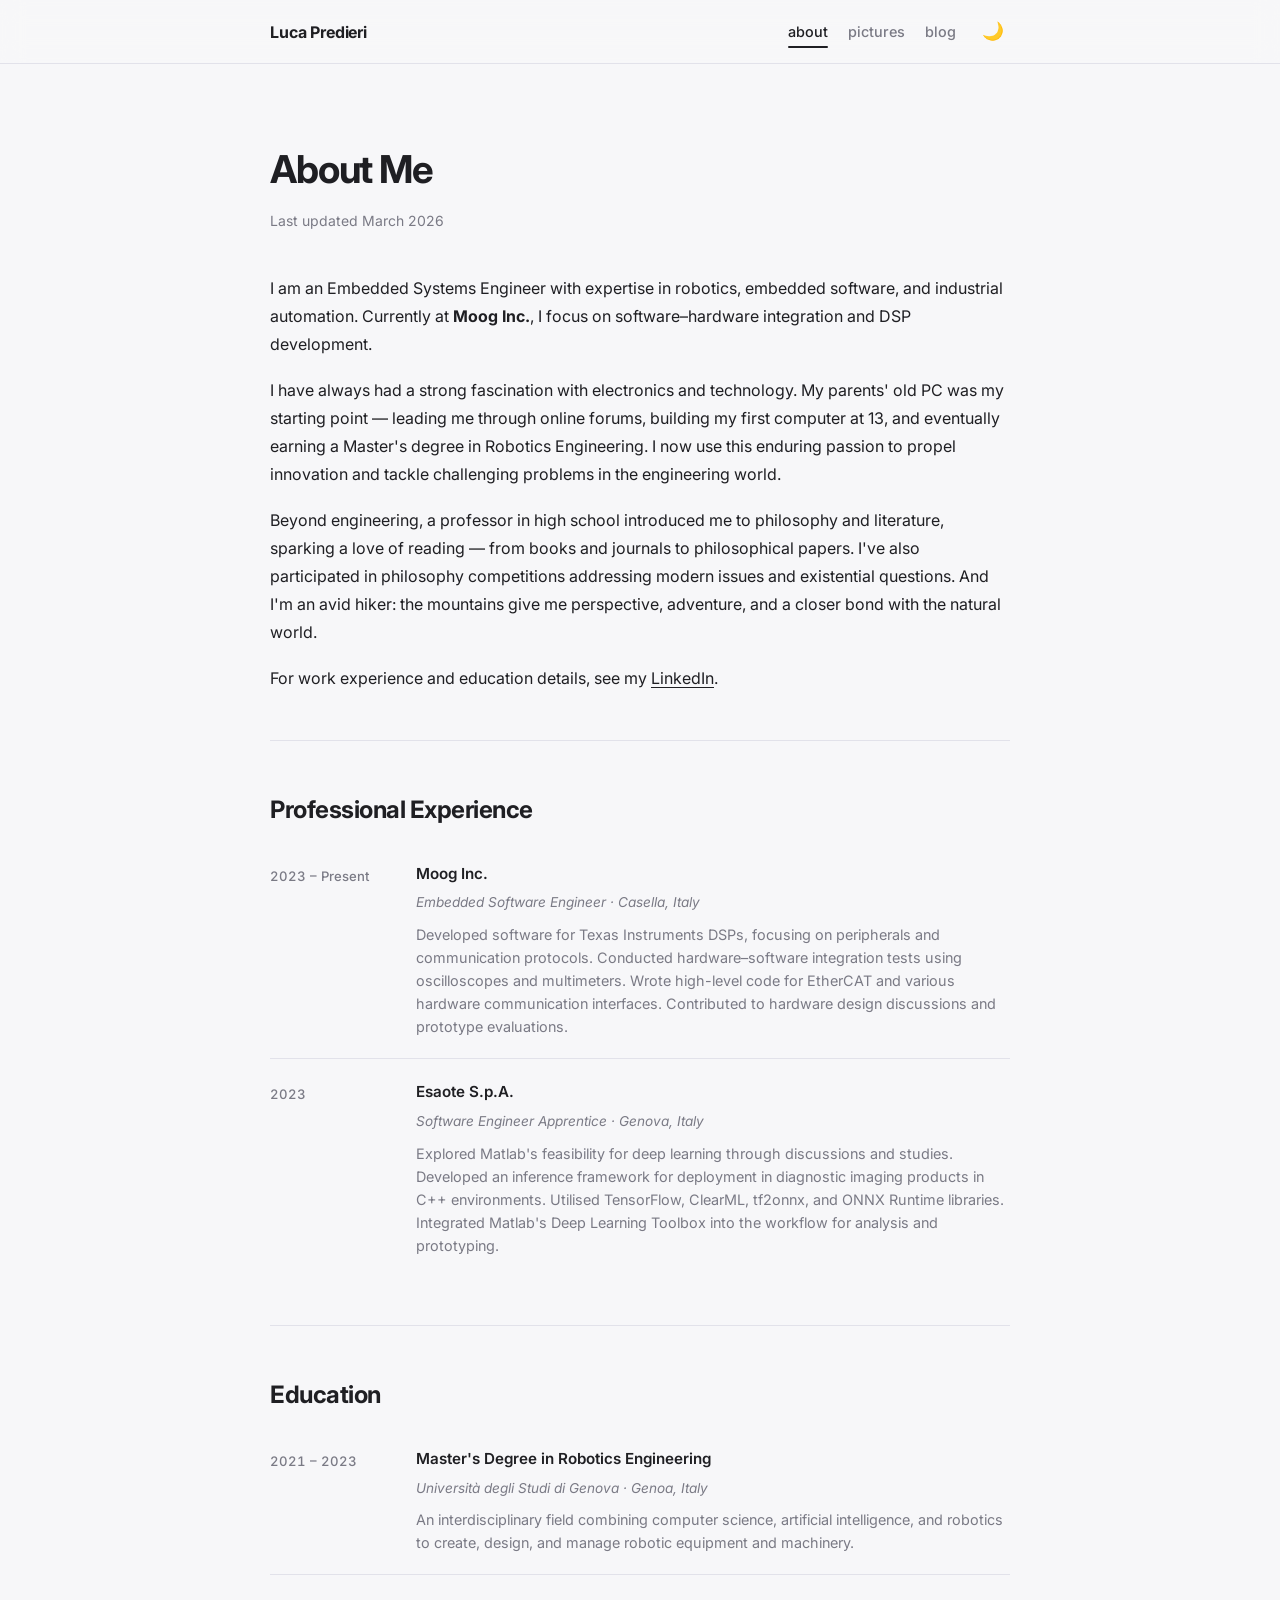
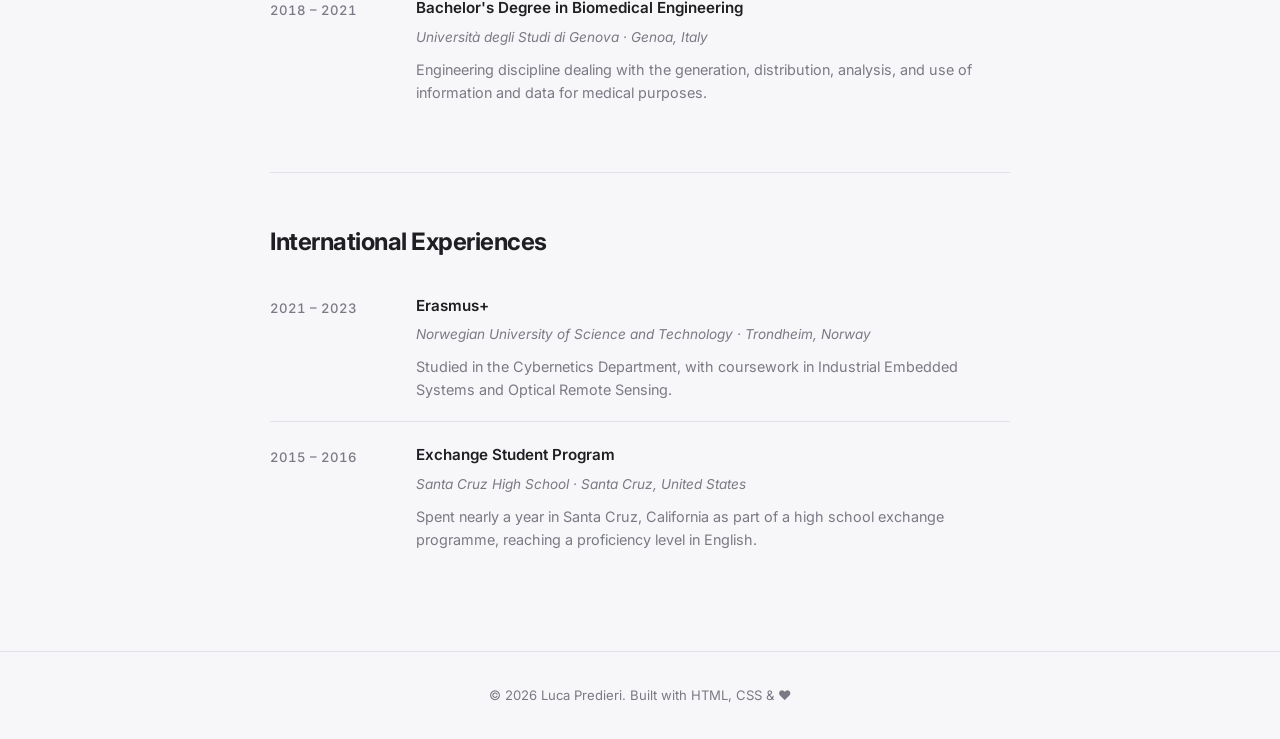
==== about.html @ e1652ffa "first commit" ====
<!DOCTYPE html>
<html lang="en" data-theme="light">

<head>
    <meta charset="UTF-8" />
    <meta name="viewport" content="width=device-width, initial-scale=1.0" />
    <title>About — Luca Predieri</title>
    <meta name="description"
        content="About Luca Predieri — Embedded Software Engineer, Robotics Engineer, hiker, and thinker." />
    <link rel="preconnect" href="https://fonts.googleapis.com" />
    <link rel="preconnect" href="https://fonts.gstatic.com" crossorigin />
    <link href="https://fonts.googleapis.com/css2?family=Inter:wght@400;500;600;700&display=swap" rel="stylesheet" />
    <link rel="stylesheet" href="style.css" />
    <link rel="icon" type="image/svg+xml" href="favicon.svg" />
</head>

<body>

    <!-- ===== HEADER ===== -->
    <header class="site-header">
        <div class="header-inner">
            <a href="index.html" class="site-brand">Luca Predieri</a>
            <div class="header-right">
                <nav class="site-nav">
                    <a href="about.html" class="nav-link active">about</a>
                    <a href="pictures.html" class="nav-link">pictures</a>
                    <a href="blog.html" class="nav-link">blog</a>
                </nav>
                <button class="theme-toggle" id="themeToggle" aria-label="Toggle dark mode" title="Toggle theme">
                    <span class="theme-icon">🌙</span>
                </button>
            </div>
        </div>
    </header>

    <!-- ===== MAIN CONTENT ===== -->
    <main class="main-content">
        <article class="page-content">
            <header class="page-header">
                <h1>About Me</h1>
                <p class="page-meta">Last updated March 2026</p>
            </header>

            <div class="prose">
                <p>
                    I am an Embedded Systems Engineer with expertise in robotics, embedded software, and industrial
                    automation.
                    Currently at <strong>Moog Inc.</strong>, I focus on software–hardware integration and DSP
                    development.
                </p>
                <p>
                    I have always had a strong fascination with electronics and technology. My parents' old PC was my
                    starting
                    point — leading me through online forums, building my first computer at 13, and eventually earning a
                    Master's degree in Robotics Engineering. I now use this enduring passion to propel innovation and
                    tackle
                    challenging problems in the engineering world.
                </p>
                <p>
                    Beyond engineering, a professor in high school introduced me to philosophy and literature, sparking
                    a love
                    of reading — from books and journals to philosophical papers. I've also participated in philosophy
                    competitions addressing modern issues and existential questions. And I'm an avid hiker: the
                    mountains give
                    me perspective, adventure, and a closer bond with the natural world.
                </p>
                <p>
                    For work experience and education details, see my <a
                        href="https://www.linkedin.com/in/lucapredieri/" target="_blank" rel="noopener">LinkedIn</a>.
                </p>
            </div>

            <hr class="section-divider" />

            <!-- ===== PROFESSIONAL EXPERIENCE ===== -->
            <section id="experience">
                <h2>Professional Experience</h2>

                <div class="timeline">
                    <div class="timeline-item">
                        <div class="timeline-date">2023 – Present</div>
                        <div class="timeline-body">
                            <h3 class="timeline-title">Moog Inc.</h3>
                            <p class="timeline-role">Embedded Software Engineer · Casella, Italy</p>
                            <p class="timeline-desc">
                                Developed software for Texas Instruments DSPs, focusing on peripherals and communication
                                protocols.
                                Conducted hardware–software integration tests using oscilloscopes and multimeters.
                                Wrote high-level code for EtherCAT and various hardware communication interfaces.
                                Contributed to hardware design discussions and prototype evaluations.
                            </p>
                        </div>
                    </div>
                    <div class="timeline-item">
                        <div class="timeline-date">2023</div>
                        <div class="timeline-body">
                            <h3 class="timeline-title">Esaote S.p.A.</h3>
                            <p class="timeline-role">Software Engineer Apprentice · Genova, Italy</p>
                            <p class="timeline-desc">
                                Explored Matlab's feasibility for deep learning through discussions and studies.
                                Developed an inference framework for deployment in diagnostic imaging products in C++
                                environments.
                                Utilised TensorFlow, ClearML, tf2onnx, and ONNX Runtime libraries.
                                Integrated Matlab's Deep Learning Toolbox into the workflow for analysis and
                                prototyping.
                            </p>
                        </div>
                    </div>
                </div>
            </section>

            <hr class="section-divider" />

            <!-- ===== EDUCATION ===== -->
            <section id="education">
                <h2>Education</h2>

                <div class="timeline">
                    <div class="timeline-item">
                        <div class="timeline-date">2021 – 2023</div>
                        <div class="timeline-body">
                            <h3 class="timeline-title">Master's Degree in Robotics Engineering</h3>
                            <p class="timeline-role">Università degli Studi di Genova · Genoa, Italy</p>
                            <p class="timeline-desc">
                                An interdisciplinary field combining computer science, artificial intelligence, and
                                robotics
                                to create, design, and manage robotic equipment and machinery.
                            </p>
                        </div>
                    </div>
                    <div class="timeline-item">
                        <div class="timeline-date">2018 – 2021</div>
                        <div class="timeline-body">
                            <h3 class="timeline-title">Bachelor's Degree in Biomedical Engineering</h3>
                            <p class="timeline-role">Università degli Studi di Genova · Genoa, Italy</p>
                            <p class="timeline-desc">
                                Engineering discipline dealing with the generation, distribution, analysis, and use of
                                information and data for medical purposes.
                            </p>
                        </div>
                    </div>
                </div>
            </section>

            <hr class="section-divider" />

            <!-- ===== INTERNATIONAL EXPERIENCES ===== -->
            <section id="international">
                <h2>International Experiences</h2>

                <div class="timeline">
                    <div class="timeline-item">
                        <div class="timeline-date">2021 – 2023</div>
                        <div class="timeline-body">
                            <h3 class="timeline-title">Erasmus+</h3>
                            <p class="timeline-role">Norwegian University of Science and Technology · Trondheim, Norway
                            </p>
                            <p class="timeline-desc">
                                Studied in the Cybernetics Department, with coursework in Industrial Embedded Systems
                                and Optical Remote Sensing.
                            </p>
                        </div>
                    </div>
                    <div class="timeline-item">
                        <div class="timeline-date">2015 – 2016</div>
                        <div class="timeline-body">
                            <h3 class="timeline-title">Exchange Student Program</h3>
                            <p class="timeline-role">Santa Cruz High School · Santa Cruz, United States</p>
                            <p class="timeline-desc">
                                Spent nearly a year in Santa Cruz, California as part of a high school exchange
                                programme,
                                reaching a proficiency level in English.
                            </p>
                        </div>
                    </div>
                </div>
            </section>
        </article>
    </main>

    <!-- ===== FOOTER ===== -->
    <footer class="site-footer">
        <p>© <span id="year"></span> Luca Predieri. Built with HTML, CSS &amp; ♥</p>
    </footer>

    <script src="main.js"></script>
</body>

</html>
---- style.css ----
/* ================================================================
   PERSONAL WEBSITE — style.css
   Inspired by pradyunsg.me — minimalist, clean, light/dark mode
   ================================================================ */

/* ───────────── CSS Custom Properties ───────────── */
:root {
  --bg: #f7f7f9;
  --bg-header: rgba(247, 247, 249, 0.88);
  --surface: #ffffff;
  --text: #1f1f23;
  --text-muted: #7a7a85;
  --text-link: #1f1f23;
  --border: #e2e2ea;
  --accent: #4a4aff;
  --card-bg: #ffffff;
  --card-border: #e2e2ea;
  --card-hover-shadow: 0 4px 24px rgba(0, 0, 0, 0.08);

  --font-body: 'Inter', -apple-system, BlinkMacSystemFont, 'Segoe UI', sans-serif;
  --radius: 8px;
  --max-width: 740px;
  --header-h: 64px;

  --transition-fast: 150ms ease;
  --transition-med: 250ms ease;
}

[data-theme="dark"] {
  --bg: #18181b;
  --bg-header: rgba(24, 24, 27, 0.90);
  --surface: #27272a;
  --text: #e4e4e7;
  --text-muted: #71717a;
  --text-link: #e4e4e7;
  --border: #3f3f46;
  --accent: #818cf8;
  --card-bg: #232326;
  --card-border: #3f3f46;
  --card-hover-shadow: 0 4px 24px rgba(0, 0, 0, 0.35);
}

/* ───────────── Reset & Base ───────────── */
*,
*::before,
*::after {
  box-sizing: border-box;
  margin: 0;
  padding: 0;
}

html {
  scroll-behavior: smooth;
  -webkit-font-smoothing: antialiased;
}

body {
  font-family: var(--font-body);
  font-size: 16px;
  line-height: 1.75;
  color: var(--text);
  background-color: var(--bg);
  min-height: 100vh;
  display: flex;
  flex-direction: column;
  transition: background-color var(--transition-med), color var(--transition-med);
}

a {
  color: var(--text-link);
  text-decoration: underline;
  text-underline-offset: 3px;
  text-decoration-thickness: 1px;
  transition: opacity var(--transition-fast);
}

a:hover {
  opacity: 0.7;
}

/* ───────────── Header ───────────── */
.site-header {
  position: sticky;
  top: 0;
  z-index: 100;
  height: var(--header-h);
  background-color: var(--bg-header);
  backdrop-filter: blur(12px);
  -webkit-backdrop-filter: blur(12px);
  border-bottom: 1px solid var(--border);
  transition: background-color var(--transition-med), border-color var(--transition-med);
}

.header-inner {
  max-width: calc(var(--max-width) + 80px);
  margin: 0 auto;
  padding: 0 40px;
  height: 100%;
  display: flex;
  align-items: center;
  justify-content: space-between;
}

.site-brand {
  font-weight: 700;
  font-size: 1rem;
  letter-spacing: -0.01em;
  text-decoration: none;
  color: var(--text);
  transition: opacity var(--transition-fast);
}

.site-brand:hover {
  opacity: 0.7;
}

.header-right {
  display: flex;
  align-items: center;
  gap: 20px;
}

.site-nav {
  display: flex;
  gap: 20px;
}

.nav-link {
  font-size: 0.9rem;
  font-weight: 500;
  color: var(--text-muted);
  text-decoration: none;
  transition: color var(--transition-fast);
  position: relative;
}

.nav-link:hover,
.nav-link.active {
  color: var(--text);
  opacity: 1;
}

.nav-link.active::after {
  content: '';
  position: absolute;
  bottom: -4px;
  left: 0;
  right: 0;
  height: 2px;
  background-color: var(--text);
  border-radius: 2px;
}

/* ───────────── Theme Toggle ───────────── */
.theme-toggle {
  background: none;
  border: none;
  cursor: pointer;
  padding: 6px;
  border-radius: 6px;
  color: var(--text-muted);
  display: flex;
  align-items: center;
  justify-content: center;
  transition: background-color var(--transition-fast), color var(--transition-fast);
  font-size: 1.1rem;
  line-height: 1;
}

.theme-toggle:hover {
  background-color: var(--border);
  color: var(--text);
}

/* ───────────── Main Content ───────────── */
.main-content {
  flex: 1;
  max-width: calc(var(--max-width) + 80px);
  margin: 0 auto;
  padding: 72px 40px 80px;
  width: 100%;
}

/* ───────────── Hero ───────────── */
.hero {
  max-width: var(--max-width);
}

.hero-title {
  font-size: clamp(2rem, 4vw, 2.6rem);
  font-weight: 700;
  letter-spacing: -0.03em;
  line-height: 1.2;
  color: var(--text);
  margin-bottom: 18px;
}

.name-highlight {
  color: var(--text);
}

.hero-subtitle {
  font-size: 1.05rem;
  color: var(--text);
  margin-bottom: 36px;
  max-width: 580px;
}

.hero-subtitle a {
  color: var(--text);
  font-weight: 500;
}

/* ───────────── Social Links ───────────── */
.social-links {
  display: flex;
  flex-wrap: wrap;
  gap: 8px;
  list-style: none;
}

.social-link {
  display: flex;
  align-items: center;
  justify-content: center;
  width: 40px;
  height: 40px;
  border-radius: var(--radius);
  color: var(--text-muted);
  text-decoration: none;
  transition: background-color var(--transition-fast), color var(--transition-fast);
}

.social-link:hover {
  background-color: var(--border);
  color: var(--text);
  opacity: 1;
}

/* ───────────── Page (About / Blog) ───────────── */
.page-content {
  max-width: var(--max-width);
}

.page-header {
  margin-bottom: 40px;
}

.page-header h1 {
  font-size: clamp(1.8rem, 3.5vw, 2.4rem);
  font-weight: 700;
  letter-spacing: -0.03em;
  margin-bottom: 6px;
}

.page-meta {
  font-size: 0.875rem;
  color: var(--text-muted);
}

/* ───────────── Prose ───────────── */
.prose p {
  margin-bottom: 18px;
  color: var(--text);
}

.prose p:last-child {
  margin-bottom: 0;
}

/* ───────────── Section Divider ───────────── */
.section-divider {
  border: none;
  border-top: 1px solid var(--border);
  margin: 48px 0;
}

/* ───────────── Section Headings ───────────── */
section h2 {
  font-size: 1.5rem;
  font-weight: 700;
  letter-spacing: -0.02em;
  margin-bottom: 10px;
}

section>p {
  color: var(--text-muted);
  margin-bottom: 28px;
  font-size: 0.95rem;
}

/* ───────────── Timeline ───────────── */
.timeline {
  display: flex;
  flex-direction: column;
  gap: 0;
}

.timeline-item {
  display: grid;
  grid-template-columns: 130px 1fr;
  gap: 16px;
  padding: 20px 0;
  border-bottom: 1px solid var(--border);
}

.timeline-item:last-child {
  border-bottom: none;
}

.timeline-date {
  font-size: 0.82rem;
  color: var(--text-muted);
  font-weight: 500;
  padding-top: 4px;
  white-space: nowrap;
  font-variant-numeric: tabular-nums;
}

.timeline-body {
  display: flex;
  flex-direction: column;
  gap: 2px;
}

.timeline-title {
  font-size: 0.95rem;
  font-weight: 600;
  color: var(--text);
  margin-bottom: 2px;
}

.timeline-role {
  font-size: 0.85rem;
  color: var(--text-muted);
  font-style: italic;
  margin-bottom: 6px;
}

.timeline-desc {
  font-size: 0.9rem;
  color: var(--text-muted);
  line-height: 1.6;
}

/* ───────────── Blog List ───────────── */
.blog-list {
  display: flex;
  flex-direction: column;
  gap: 0;
  margin-top: 16px;
}

.blog-card {
  display: block;
  text-decoration: none;
  padding: 28px 28px;
  margin: 0 -28px;
  border-radius: var(--radius);
  border-bottom: 1px solid var(--border);
  transition: background-color var(--transition-fast);
  color: inherit;
}

.blog-card:last-child {
  border-bottom: none;
}

.blog-card:hover {
  background-color: var(--card-bg);
  opacity: 1;
  box-shadow: var(--card-hover-shadow);
}

.blog-card-title {
  font-size: 1.05rem;
  font-weight: 600;
  color: var(--text);
  margin-bottom: 8px;
  letter-spacing: -0.01em;
  line-height: 1.4;
}

.blog-card-excerpt {
  font-size: 0.9rem;
  color: var(--text-muted);
  line-height: 1.6;
  margin-bottom: 12px;

  /* Clamp to 3 lines */
  display: -webkit-box;
  -webkit-line-clamp: 3;
  -webkit-box-orient: vertical;
  overflow: hidden;
}

.blog-card-meta {
  display: flex;
  align-items: center;
  gap: 6px;
  font-size: 0.82rem;
  color: var(--text-muted);
}

/* ───────────── Footer ───────────── */
.site-footer {
  text-align: center;
  padding: 32px 20px;
  font-size: 0.82rem;
  color: var(--text-muted);
  border-top: 1px solid var(--border);
  transition: border-color var(--transition-med);
}

/* ───────────── Responsive ───────────── */
@media (max-width: 640px) {
  .header-inner {
    padding: 0 20px;
  }

  .main-content {
    padding: 48px 20px 64px;
  }

  .timeline-item {
    grid-template-columns: 1fr;
    gap: 4px;
  }

  .blog-card {
    margin: 0 -16px;
    padding: 20px 16px;
  }

  .hero-title {
    font-size: 1.8rem;
  }
}

/* ───────────── Blog Empty State ───────────── */
.blog-empty {
  margin-top: 32px;
  padding: 48px 0;
  text-align: center;
  color: var(--text-muted);
  font-size: 0.95rem;
}

/* ───────────── Fade-in animation ───────────── */
@keyframes fadeUp {
  from {
    opacity: 0;
    transform: translateY(12px);
  }

  to {
    opacity: 1;
    transform: translateY(0);
  }
}

.hero,
.page-content {
  animation: fadeUp 0.4s ease both;
}
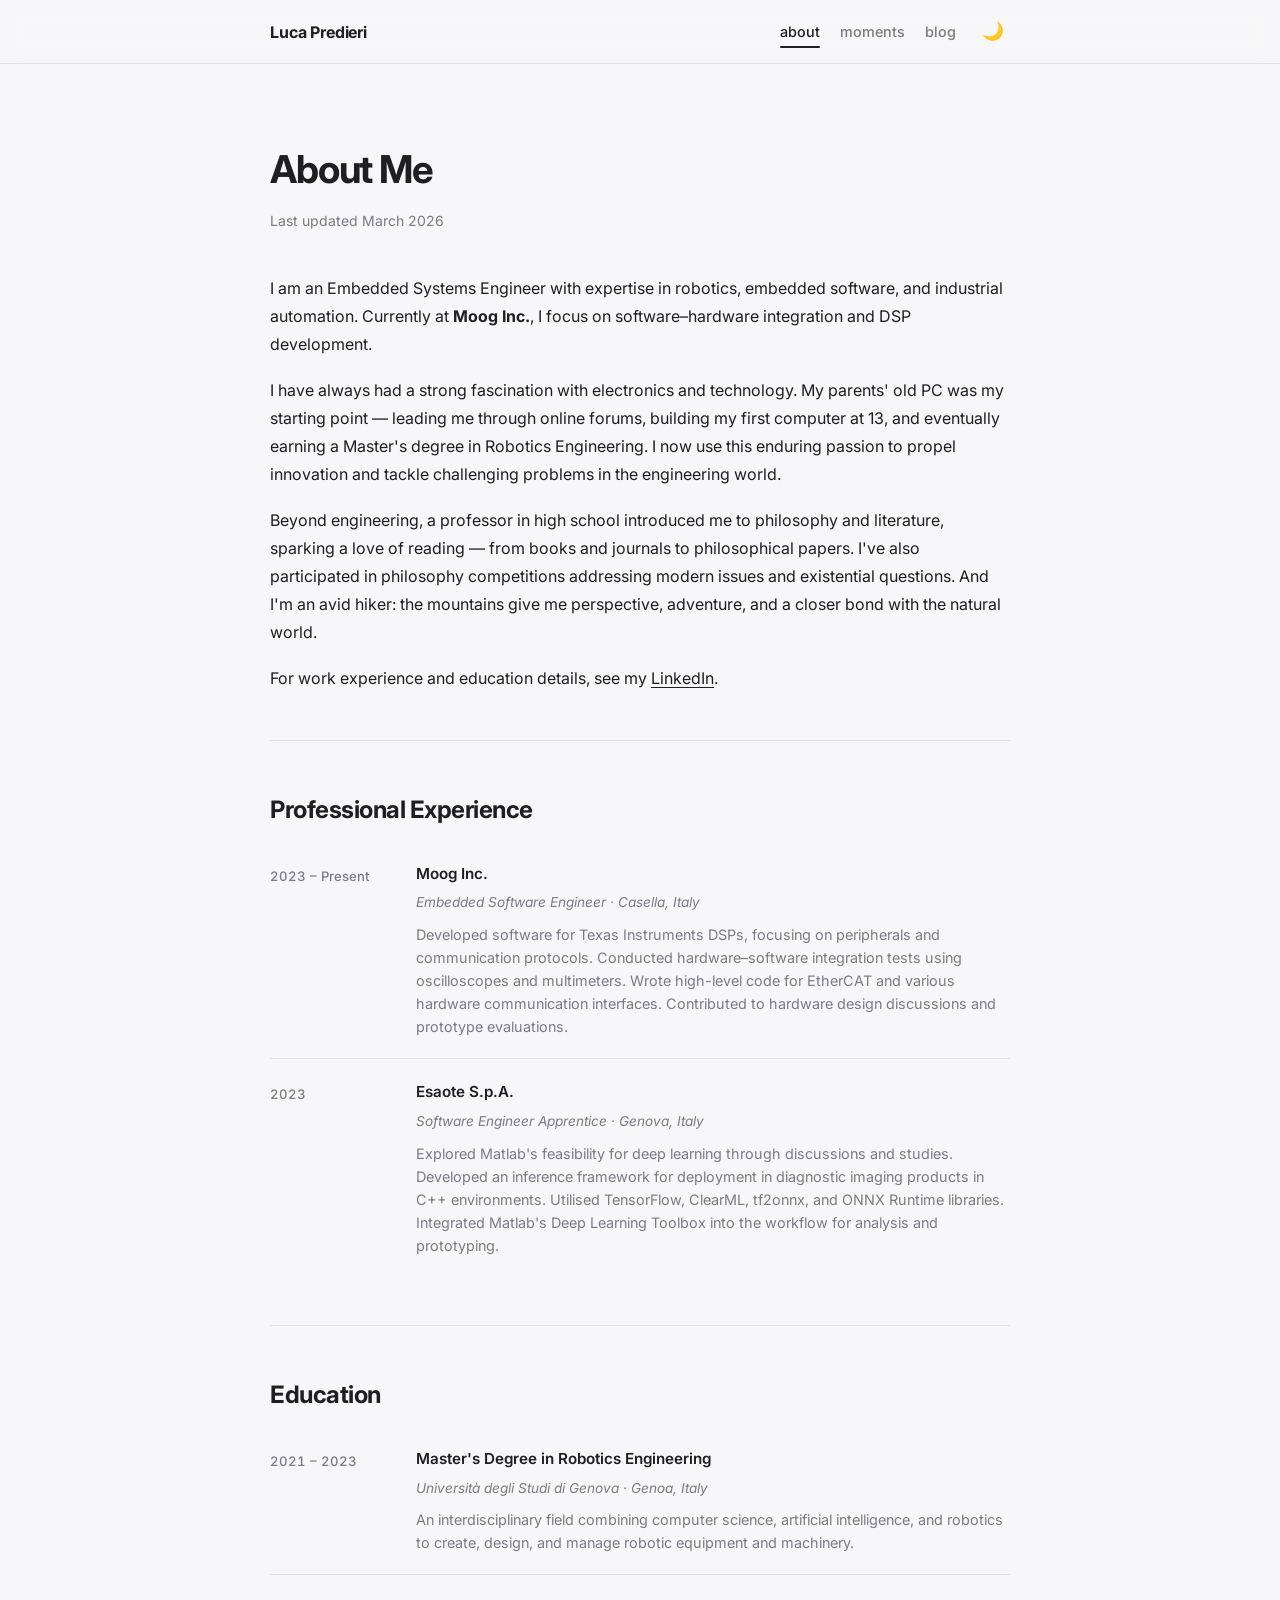
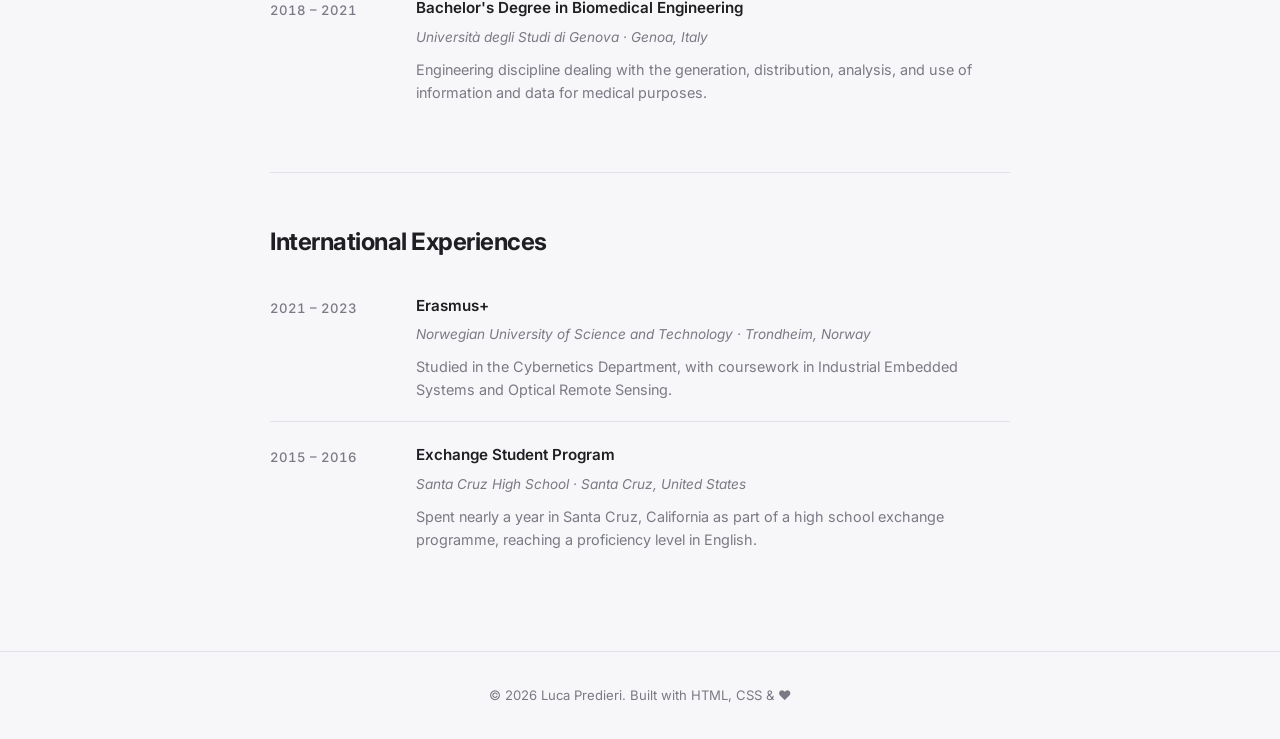
==== commit 0fca8751: "refactor: rename "pictures" navigation link to "moments" and update gallery image sources to use thu" ====
--- a/about.html
+++ b/about.html
@@ -23,7 +23,7 @@
             <div class="header-right">
                 <nav class="site-nav">
                     <a href="about.html" class="nav-link active">about</a>
-                    <a href="pictures.html" class="nav-link">pictures</a>
+                    <a href="pictures.html" class="nav-link">moments</a>
                     <a href="blog.html" class="nav-link">blog</a>
                 </nav>
                 <button class="theme-toggle" id="themeToggle" aria-label="Toggle dark mode" title="Toggle theme">
--- a/style.css
+++ b/style.css
@@ -357,13 +357,8 @@
   padding: 28px 28px;
   margin: 0 -28px;
   border-radius: var(--radius);
-  border-bottom: 1px solid var(--border);
   transition: background-color var(--transition-fast);
   color: inherit;
-}
-
-.blog-card:last-child {
-  border-bottom: none;
 }
 
 .blog-card:hover {
@@ -390,6 +385,7 @@
   /* Clamp to 3 lines */
   display: -webkit-box;
   -webkit-line-clamp: 3;
+  line-clamp: 3;
   -webkit-box-orient: vertical;
   overflow: hidden;
 }
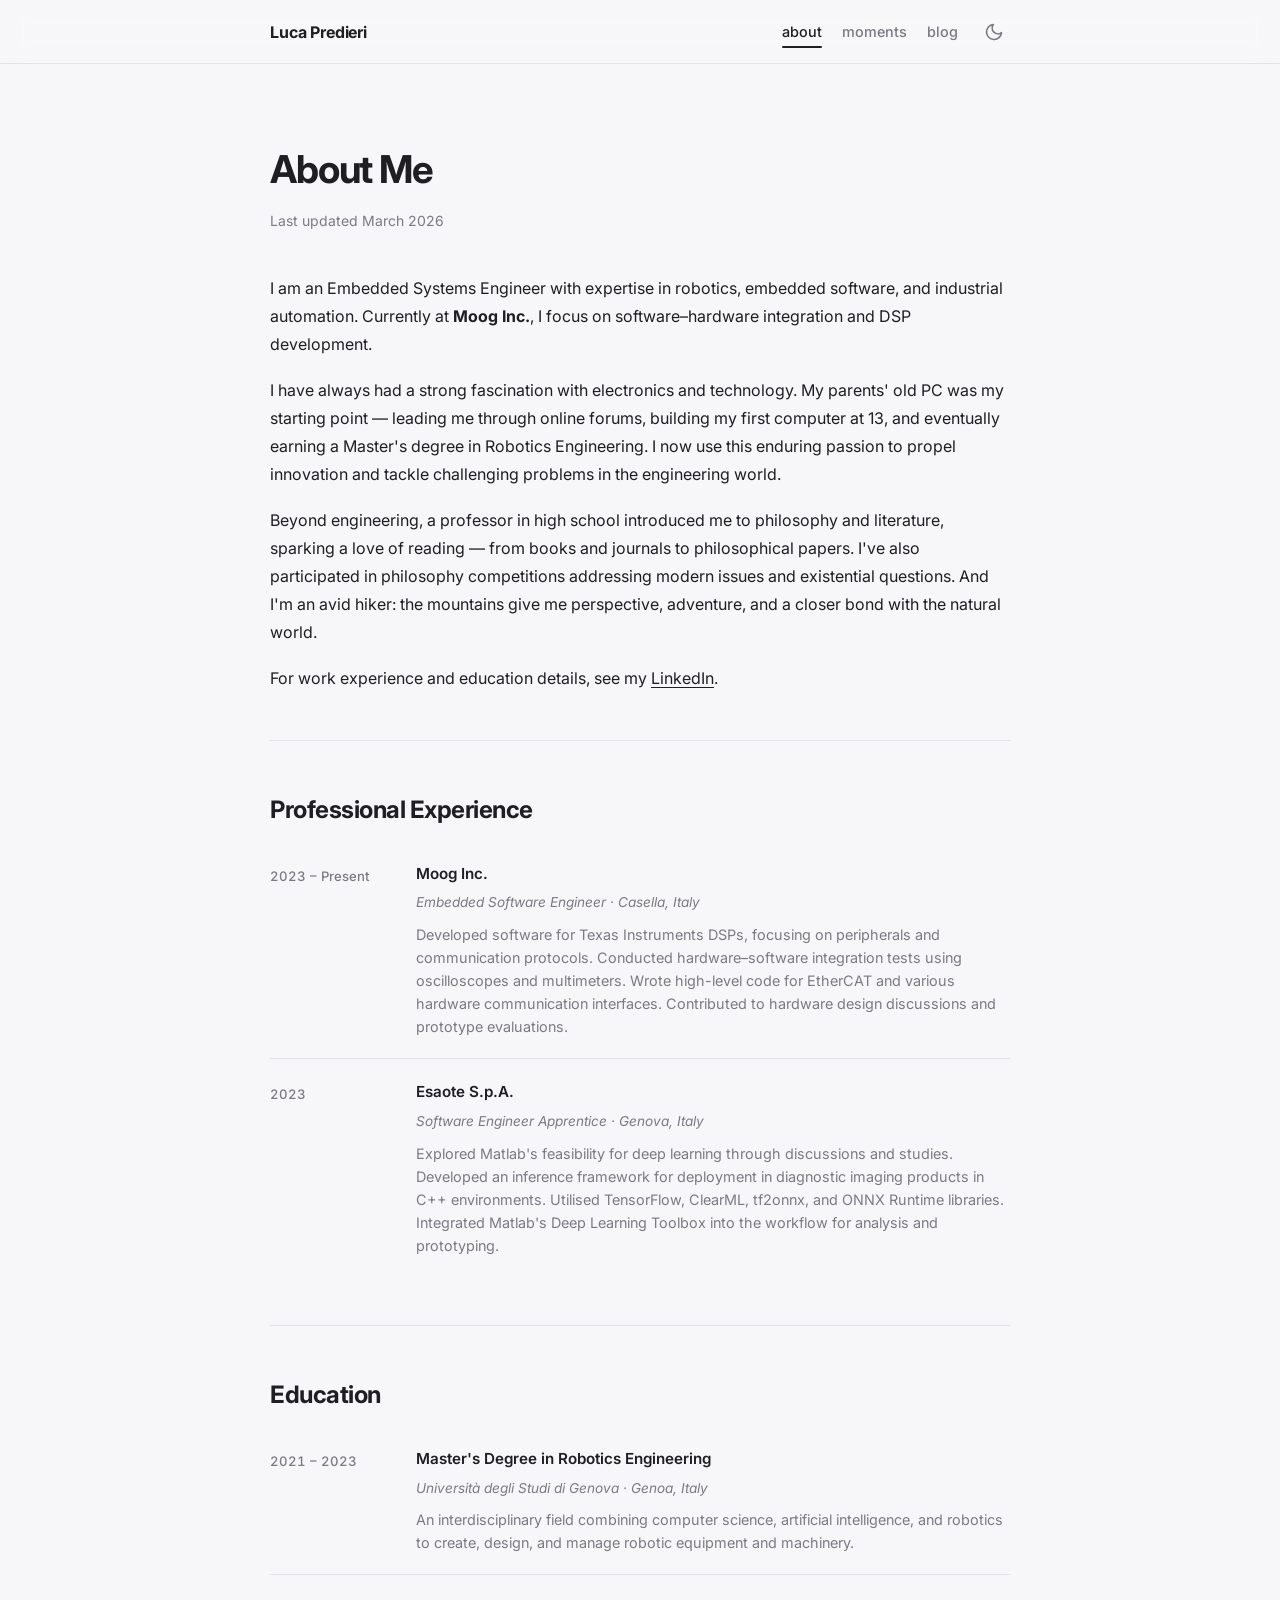
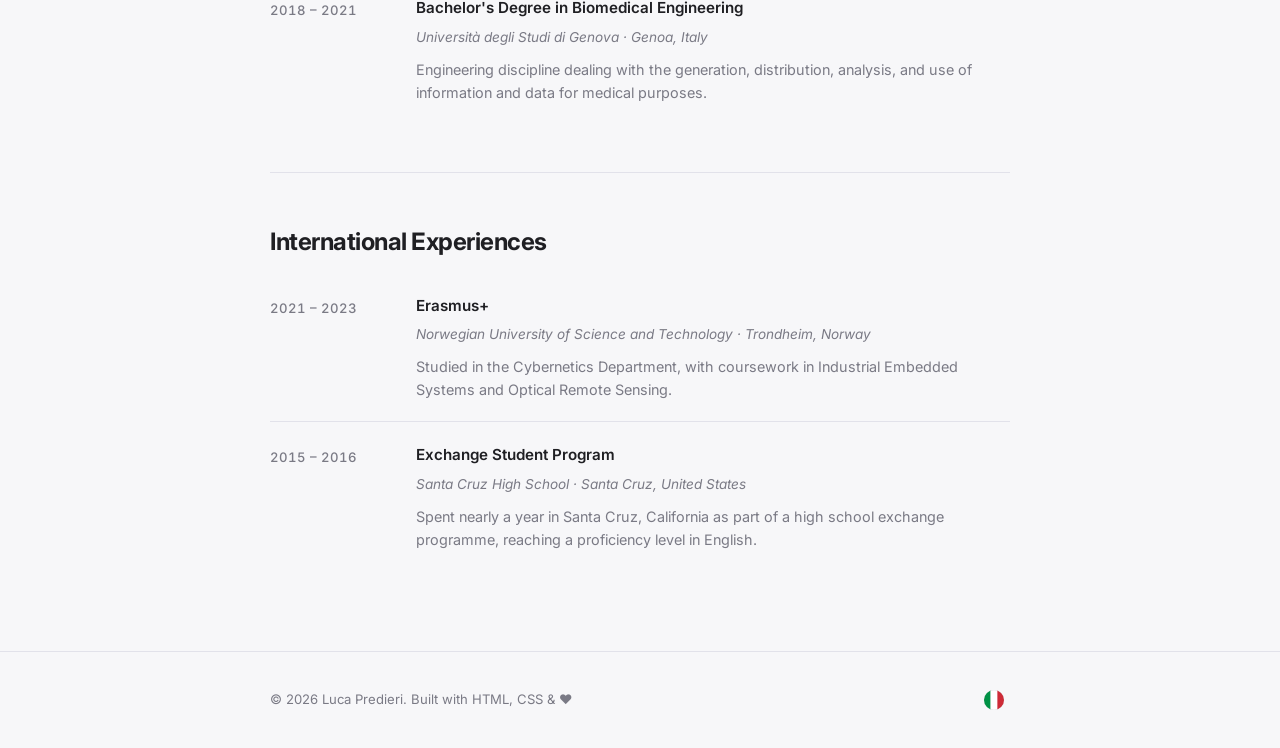
==== commit 38a172c2: "feat: Implement multi-language support for English and Italian across the site. Change some icons fo" ====
--- a/about.html
+++ b/about.html
@@ -22,8 +22,14 @@
             <a href="index.html" class="site-brand">Luca Predieri</a>
             <div class="header-right">
                 <nav class="site-nav">
-                    <a href="about.html" class="nav-link active">about</a>
-                    <a href="pictures.html" class="nav-link">moments</a>
+                    <a href="about.html" class="nav-link active">
+                        <span class="lang-en">about</span>
+                        <span class="lang-it">chi sono</span>
+                    </a>
+                    <a href="pictures.html" class="nav-link">
+                        <span class="lang-en">moments</span>
+                        <span class="lang-it">attimi</span>
+                    </a>
                     <a href="blog.html" class="nav-link">blog</a>
                 </nav>
                 <button class="theme-toggle" id="themeToggle" aria-label="Toggle dark mode" title="Toggle theme">
@@ -37,36 +43,81 @@
     <main class="main-content">
         <article class="page-content">
             <header class="page-header">
-                <h1>About Me</h1>
-                <p class="page-meta">Last updated March 2026</p>
+                <h1>
+                    <span class="lang-en">About Me</span>
+                    <span class="lang-it">Chi Sono</span>
+                </h1>
+                <p class="page-meta">
+                    <span class="lang-en">Last updated March 2026</span>
+                    <span class="lang-it">Ultimo aggiornamento Marzo 2026</span>
+                </p>
             </header>
 
             <div class="prose">
                 <p>
-                    I am an Embedded Systems Engineer with expertise in robotics, embedded software, and industrial
-                    automation.
-                    Currently at <strong>Moog Inc.</strong>, I focus on software–hardware integration and DSP
-                    development.
+                    <span class="lang-en">
+                        I am an Embedded Systems Engineer with expertise in robotics, embedded software, and industrial
+                        automation.
+                        Currently at <strong>Moog Inc.</strong>, I focus on software–hardware integration and DSP
+                        development.
+                    </span>
+                    <span class="lang-it">
+                        Sono un ingegnere dei sistemi embedded con esperienza in robotica, software embedded e
+                        automazione industriale.
+                        Attualmente presso <strong>Moog Inc.</strong>, mi occupo di integrazione software–hardware e
+                        sviluppo DSP.
+                    </span>
                 </p>
                 <p>
-                    I have always had a strong fascination with electronics and technology. My parents' old PC was my
-                    starting
-                    point — leading me through online forums, building my first computer at 13, and eventually earning a
-                    Master's degree in Robotics Engineering. I now use this enduring passion to propel innovation and
-                    tackle
-                    challenging problems in the engineering world.
+                    <span class="lang-en">
+                        I have always had a strong fascination with electronics and technology. My parents' old PC was
+                        my
+                        starting
+                        point — leading me through online forums, building my first computer at 13, and eventually
+                        earning a
+                        Master's degree in Robotics Engineering. I now use this enduring passion to propel innovation
+                        and
+                        tackle
+                        challenging problems in the engineering world.
+                    </span>
+                    <span class="lang-it">
+                        Ho sempre avuto una forte passione per l'elettronica e la tecnologia. Il vecchio PC dei miei
+                        genitori è stato il mio punto di partenza — portandomi a frequentare forum online, costruire il
+                        mio primo computer a 13 anni e infine conseguire una laurea magistrale in Ingegneria Robotica.
+                        Oggi uso questa passione duratura per promuovere l'innovazione e affrontare sfide
+                        ingegneristiche complesse.
+                    </span>
                 </p>
                 <p>
-                    Beyond engineering, a professor in high school introduced me to philosophy and literature, sparking
-                    a love
-                    of reading — from books and journals to philosophical papers. I've also participated in philosophy
-                    competitions addressing modern issues and existential questions. And I'm an avid hiker: the
-                    mountains give
-                    me perspective, adventure, and a closer bond with the natural world.
+                    <span class="lang-en">
+                        Beyond engineering, a professor in high school introduced me to philosophy and literature,
+                        sparking
+                        a love
+                        of reading — from books and journals to philosophical papers. I've also participated in
+                        philosophy
+                        competitions addressing modern issues and existential questions. And I'm an avid hiker: the
+                        mountains give
+                        me perspective, adventure, and a closer bond with the natural world.
+                    </span>
+                    <span class="lang-it">
+                        Oltre all'ingegneria, un professore delle superiori mi ha introdotto alla filosofia e alla
+                        letteratura, accendendo in me l'amore per la lettura — dai libri alle riviste accademiche, fino
+                        ai saggi filosofici. Ho anche partecipato a competizioni filosofiche su temi moderni e questioni
+                        esistenziali. Sono inoltre un appassionato escursionista: la montagna mi regala prospettiva,
+                        avventura e un legame profondo con la natura.
+                    </span>
                 </p>
                 <p>
-                    For work experience and education details, see my <a
-                        href="https://www.linkedin.com/in/lucapredieri/" target="_blank" rel="noopener">LinkedIn</a>.
+                    <span class="lang-en">
+                        For work experience and education details, see my <a
+                            href="https://www.linkedin.com/in/lucapredieri/" target="_blank"
+                            rel="noopener">LinkedIn</a>.
+                    </span>
+                    <span class="lang-it">
+                        Per i dettagli sulla mia esperienza lavorativa e formazione, visita il mio profilo <a
+                            href="https://www.linkedin.com/in/lucapredieri/" target="_blank"
+                            rel="noopener">LinkedIn</a>.
+                    </span>
                 </p>
             </div>
 
@@ -74,20 +125,37 @@
 
             <!-- ===== PROFESSIONAL EXPERIENCE ===== -->
             <section id="experience">
-                <h2>Professional Experience</h2>
+                <h2>
+                    <span class="lang-en">Professional Experience</span>
+                    <span class="lang-it">Esperienza Professionale</span>
+                </h2>
 
                 <div class="timeline">
                     <div class="timeline-item">
                         <div class="timeline-date">2023 – Present</div>
                         <div class="timeline-body">
                             <h3 class="timeline-title">Moog Inc.</h3>
-                            <p class="timeline-role">Embedded Software Engineer · Casella, Italy</p>
-                            <p class="timeline-desc">
-                                Developed software for Texas Instruments DSPs, focusing on peripherals and communication
-                                protocols.
-                                Conducted hardware–software integration tests using oscilloscopes and multimeters.
-                                Wrote high-level code for EtherCAT and various hardware communication interfaces.
-                                Contributed to hardware design discussions and prototype evaluations.
+                            <p class="timeline-role">
+                                <span class="lang-en">Embedded Software Engineer · Casella, Italy</span>
+                                <span class="lang-it">Ingegnere Software Embedded · Casella, Italia</span>
+                            </p>
+                            <p class="timeline-desc">
+                                <span class="lang-en">
+                                    Developed software for Texas Instruments DSPs, focusing on peripherals and
+                                    communication
+                                    protocols.
+                                    Conducted hardware–software integration tests using oscilloscopes and multimeters.
+                                    Wrote high-level code for EtherCAT and various hardware communication interfaces.
+                                    Contributed to hardware design discussions and prototype evaluations.
+                                </span>
+                                <span class="lang-it">
+                                    Sviluppo di software per DSP Texas Instruments, con focus su periferiche e
+                                    protocolli di comunicazione.
+                                    Test di integrazione hardware–software tramite oscilloscopi e multimetri.
+                                    Scrittura di codice di alto livello per EtherCAT e interfacce di comunicazione
+                                    hardware.
+                                    Contributo a discussioni sul design hardware e alla valutazione di prototipi.
+                                </span>
                             </p>
                         </div>
                     </div>
@@ -95,14 +163,28 @@
                         <div class="timeline-date">2023</div>
                         <div class="timeline-body">
                             <h3 class="timeline-title">Esaote S.p.A.</h3>
-                            <p class="timeline-role">Software Engineer Apprentice · Genova, Italy</p>
-                            <p class="timeline-desc">
-                                Explored Matlab's feasibility for deep learning through discussions and studies.
-                                Developed an inference framework for deployment in diagnostic imaging products in C++
-                                environments.
-                                Utilised TensorFlow, ClearML, tf2onnx, and ONNX Runtime libraries.
-                                Integrated Matlab's Deep Learning Toolbox into the workflow for analysis and
-                                prototyping.
+                            <p class="timeline-role">
+                                <span class="lang-en">Software Engineer Apprentice · Genova, Italy</span>
+                                <span class="lang-it">Apprendista Ingegnere Software · Genova, Italia</span>
+                            </p>
+                            <p class="timeline-desc">
+                                <span class="lang-en">
+                                    Explored Matlab's feasibility for deep learning through discussions and studies.
+                                    Developed an inference framework for deployment in diagnostic imaging products in
+                                    C++
+                                    environments.
+                                    Utilised TensorFlow, ClearML, tf2onnx, and ONNX Runtime libraries.
+                                    Integrated Matlab's Deep Learning Toolbox into the workflow for analysis and
+                                    prototyping.
+                                </span>
+                                <span class="lang-it">
+                                    Studio della fattibilità di Matlab per il deep learning.
+                                    Sviluppo di un framework di inferenza per prodotti di diagnostica per immagini in
+                                    ambiente C++.
+                                    Utilizzo delle librerie TensorFlow, ClearML, tf2onnx e ONNX Runtime.
+                                    Integrazione del Deep Learning Toolbox di Matlab nel workflow per analisi e
+                                    prototipazione.
+                                </span>
                             </p>
                         </div>
                     </div>
@@ -113,29 +195,51 @@
 
             <!-- ===== EDUCATION ===== -->
             <section id="education">
-                <h2>Education</h2>
+                <h2>
+                    <span class="lang-en">Education</span>
+                    <span class="lang-it">Formazione</span>
+                </h2>
 
                 <div class="timeline">
                     <div class="timeline-item">
                         <div class="timeline-date">2021 – 2023</div>
                         <div class="timeline-body">
-                            <h3 class="timeline-title">Master's Degree in Robotics Engineering</h3>
+                            <h3 class="timeline-title">
+                                <span class="lang-en">Master's Degree in Robotics Engineering</span>
+                                <span class="lang-it">Laurea Magistrale in Robotics Engineering</span>
+                            </h3>
                             <p class="timeline-role">Università degli Studi di Genova · Genoa, Italy</p>
                             <p class="timeline-desc">
-                                An interdisciplinary field combining computer science, artificial intelligence, and
-                                robotics
-                                to create, design, and manage robotic equipment and machinery.
+                                <span class="lang-en">
+                                    An interdisciplinary field combining computer science, artificial intelligence, and
+                                    robotics
+                                    to create, design, and manage robotic equipment and machinery.
+                                </span>
+                                <span class="lang-it">
+                                    Campo interdisciplinare che combina informatica, intelligenza artificiale e robotica
+                                    per creare, progettare e gestire macchinari e attrezzature robotiche.
+                                </span>
                             </p>
                         </div>
                     </div>
                     <div class="timeline-item">
                         <div class="timeline-date">2018 – 2021</div>
                         <div class="timeline-body">
-                            <h3 class="timeline-title">Bachelor's Degree in Biomedical Engineering</h3>
+                            <h3 class="timeline-title">
+                                <span class="lang-en">Bachelor's Degree in Biomedical Engineering</span>
+                                <span class="lang-it">Laurea Triennale in Ingegneria Biomedica</span>
+                            </h3>
                             <p class="timeline-role">Università degli Studi di Genova · Genoa, Italy</p>
                             <p class="timeline-desc">
-                                Engineering discipline dealing with the generation, distribution, analysis, and use of
-                                information and data for medical purposes.
+                                <span class="lang-en">
+                                    Engineering discipline dealing with the generation, distribution, analysis, and use
+                                    of
+                                    information and data for medical purposes.
+                                </span>
+                                <span class="lang-it">
+                                    Disciplina ingegneristica che si occupa della generazione, distribuzione, analisi e
+                                    utilizzo di informazioni e dati per scopi medici.
+                                </span>
                             </p>
                         </div>
                     </div>
@@ -146,7 +250,10 @@
 
             <!-- ===== INTERNATIONAL EXPERIENCES ===== -->
             <section id="international">
-                <h2>International Experiences</h2>
+                <h2>
+                    <span class="lang-en">International Experiences</span>
+                    <span class="lang-it">Esperienze Internazionali</span>
+                </h2>
 
                 <div class="timeline">
                     <div class="timeline-item">
@@ -156,20 +263,36 @@
                             <p class="timeline-role">Norwegian University of Science and Technology · Trondheim, Norway
                             </p>
                             <p class="timeline-desc">
-                                Studied in the Cybernetics Department, with coursework in Industrial Embedded Systems
-                                and Optical Remote Sensing.
+                                <span class="lang-en">
+                                    Studied in the Cybernetics Department, with coursework in Industrial Embedded
+                                    Systems
+                                    and Optical Remote Sensing.
+                                </span>
+                                <span class="lang-it">
+                                    Studi presso il Dipartimento di Cibernetica, con corsi in Sistemi Embedded
+                                    Industriali e Telerilevamento Ottico.
+                                </span>
                             </p>
                         </div>
                     </div>
                     <div class="timeline-item">
                         <div class="timeline-date">2015 – 2016</div>
                         <div class="timeline-body">
-                            <h3 class="timeline-title">Exchange Student Program</h3>
+                            <h3 class="timeline-title">
+                                <span class="lang-en">Exchange Student Program</span>
+                                <span class="lang-it">Programma di Scambio Studentesco</span>
+                            </h3>
                             <p class="timeline-role">Santa Cruz High School · Santa Cruz, United States</p>
                             <p class="timeline-desc">
-                                Spent nearly a year in Santa Cruz, California as part of a high school exchange
-                                programme,
-                                reaching a proficiency level in English.
+                                <span class="lang-en">
+                                    Spent nearly a year in Santa Cruz, California as part of a high school exchange
+                                    programme,
+                                    reaching a proficiency level in English.
+                                </span>
+                                <span class="lang-it">
+                                    Quasi un anno a Santa Cruz, California, come parte di un programma di scambio della
+                                    scuola superiore, raggiungendo un livello avanzato di inglese.
+                                </span>
                             </p>
                         </div>
                     </div>
@@ -180,7 +303,12 @@
 
     <!-- ===== FOOTER ===== -->
     <footer class="site-footer">
-        <p>© <span id="year"></span> Luca Predieri. Built with HTML, CSS &amp; ♥</p>
+        <div class="footer-inner">
+            <p>© <span id="year"></span> Luca Predieri. Built with HTML, CSS &amp; ♥</p>
+            <button class="lang-toggle" aria-label="Switch language" title="Switch language">
+                <span class="lang-icon"></span>
+            </button>
+        </div>
     </footer>
 
     <script src="main.js"></script>
--- a/style.css
+++ b/style.css
@@ -66,6 +66,15 @@
   transition: background-color var(--transition-med), color var(--transition-med);
 }
 
+/* ───────────── Language Visibility ───────────── */
+:root:not([lang="it"]) .lang-it {
+  display: none !important;
+}
+
+:root[lang="it"] .lang-en {
+  display: none !important;
+}
+
 a {
   color: var(--text-link);
   text-decoration: underline;
@@ -151,8 +160,9 @@
   border-radius: 2px;
 }
 
-/* ───────────── Theme Toggle ───────────── */
-.theme-toggle {
+/* ───────────── Icon Toggles ───────────── */
+.theme-toggle,
+.lang-toggle {
   background: none;
   border: none;
   cursor: pointer;
@@ -167,9 +177,23 @@
   line-height: 1;
 }
 
-.theme-toggle:hover {
+.theme-toggle:hover,
+.lang-toggle:hover {
   background-color: var(--border);
   color: var(--text);
+}
+
+.lang-icon svg,
+.theme-icon svg {
+  width: 20px;
+  height: 20px;
+  display: block;
+}
+
+.theme-icon {
+  display: flex;
+  align-items: center;
+  justify-content: center;
 }
 
 /* ───────────── Main Content ───────────── */
@@ -400,12 +424,31 @@
 
 /* ───────────── Footer ───────────── */
 .site-footer {
-  text-align: center;
   padding: 32px 20px;
   font-size: 0.82rem;
   color: var(--text-muted);
   border-top: 1px solid var(--border);
   transition: border-color var(--transition-med);
+  display: flex;
+  flex-direction: column;
+  align-items: center;
+  gap: 16px;
+}
+
+.footer-inner {
+  max-width: var(--max-width);
+  width: 100%;
+  margin: 0 auto;
+  display: flex;
+  justify-content: space-between;
+  align-items: center;
+}
+
+@media (max-width: 640px) {
+  .footer-inner {
+    flex-direction: column;
+    gap: 12px;
+  }
 }
 
 /* ───────────── Responsive ───────────── */
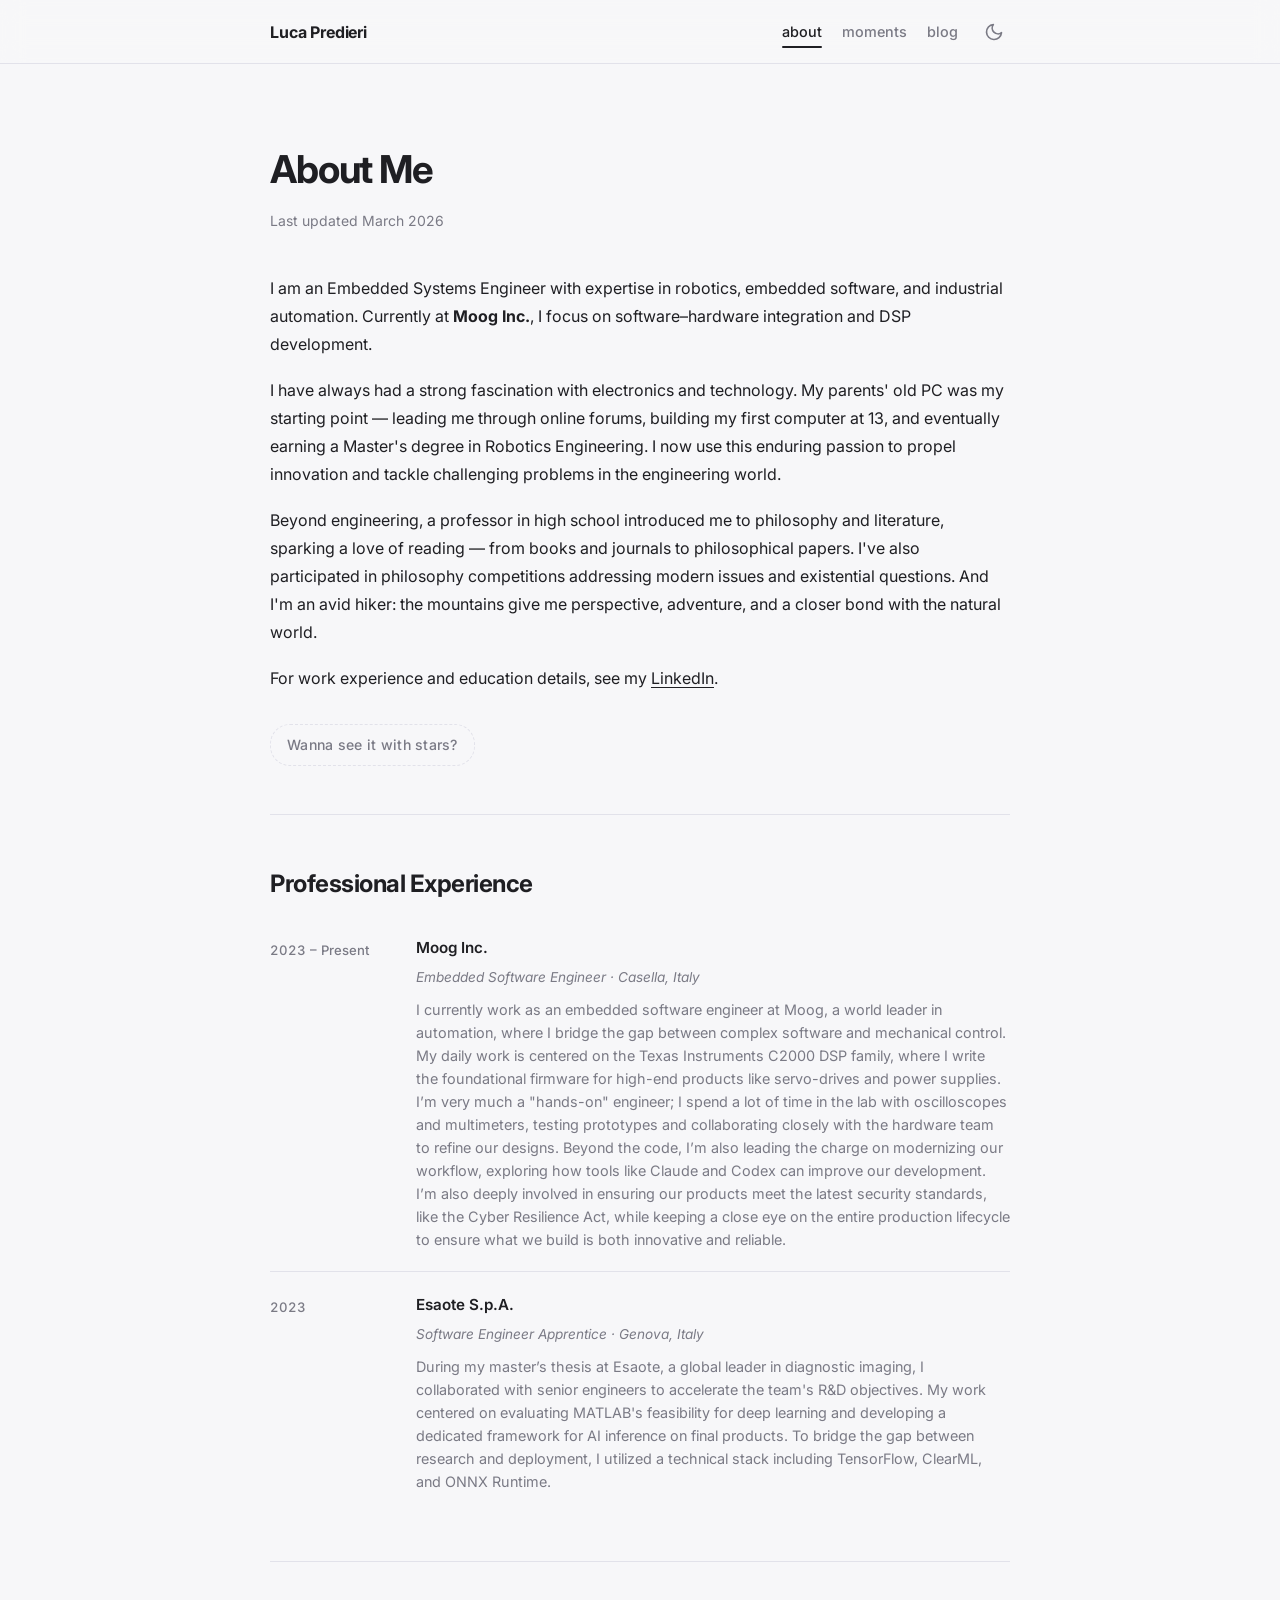
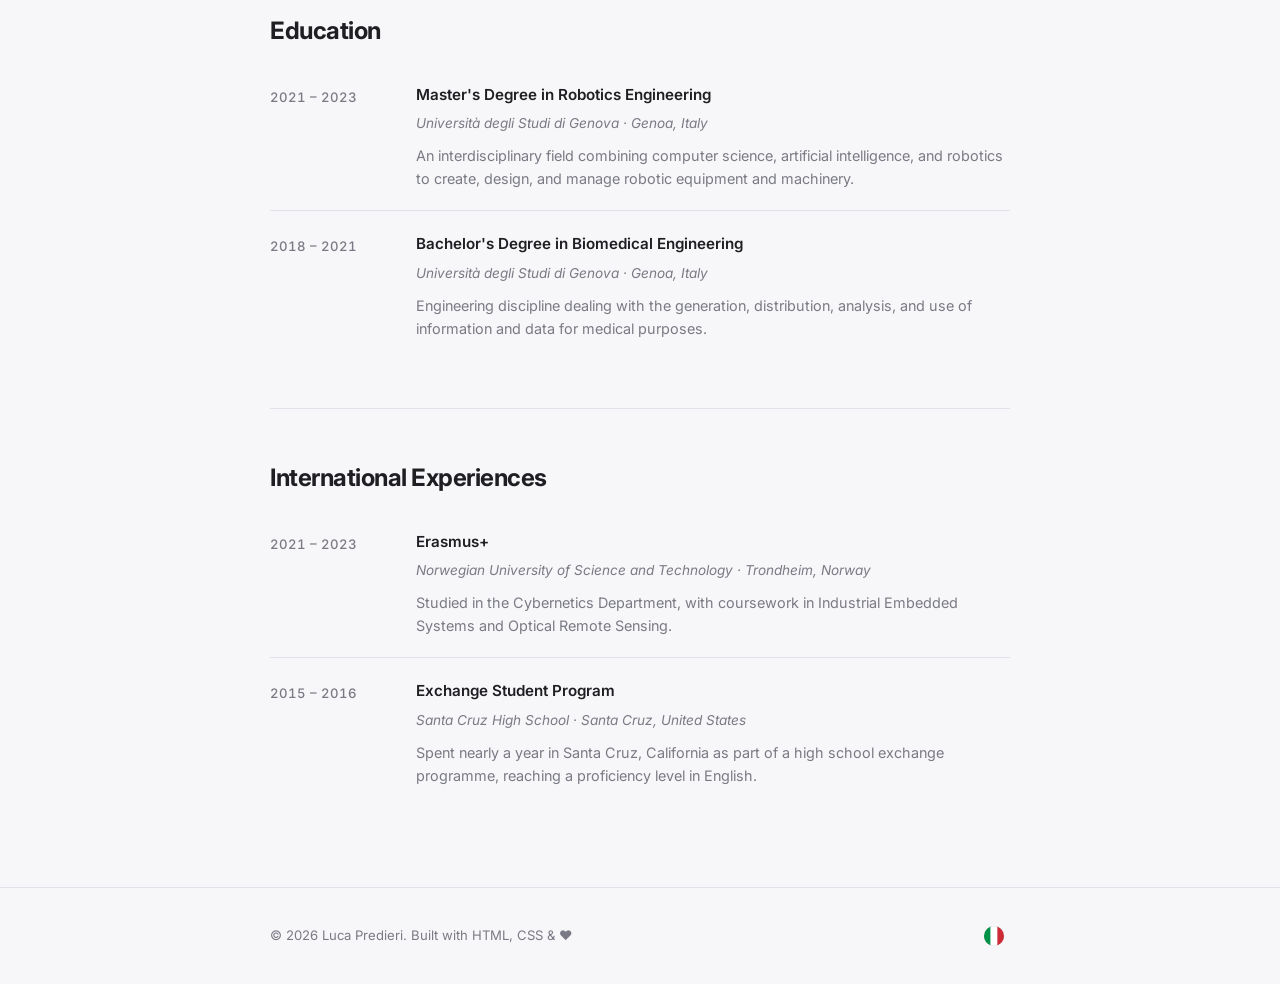
==== commit b548a486: "feat: implement interactive spiral journey page with timeline checkpoints and detail panels" ====
--- a/about.html
+++ b/about.html
@@ -119,6 +119,13 @@
                             rel="noopener">LinkedIn</a>.
                     </span>
                 </p>
+
+                <p style="margin-top: 32px; font-size: 0.88rem;">
+                    <a href="me.html" class="stars-link">
+                        <span class="lang-en">Wanna see it with stars?</span>
+                        <span class="lang-it">Vuoi vederlo con le stelle?</span>
+                    </a>
+                </p>
             </div>
 
             <hr class="section-divider" />
@@ -141,20 +148,33 @@
                             </p>
                             <p class="timeline-desc">
                                 <span class="lang-en">
-                                    Developed software for Texas Instruments DSPs, focusing on peripherals and
-                                    communication
-                                    protocols.
-                                    Conducted hardware–software integration tests using oscilloscopes and multimeters.
-                                    Wrote high-level code for EtherCAT and various hardware communication interfaces.
-                                    Contributed to hardware design discussions and prototype evaluations.
-                                </span>
-                                <span class="lang-it">
-                                    Sviluppo di software per DSP Texas Instruments, con focus su periferiche e
-                                    protocolli di comunicazione.
-                                    Test di integrazione hardware–software tramite oscilloscopi e multimetri.
-                                    Scrittura di codice di alto livello per EtherCAT e interfacce di comunicazione
-                                    hardware.
-                                    Contributo a discussioni sul design hardware e alla valutazione di prototipi.
+                                    I currently work as an embedded software engineer at Moog, a world leader in
+                                    automation, where I bridge the gap between complex software and mechanical control.
+                                    My daily work is centered on the Texas Instruments C2000 DSP family, where I write
+                                    the foundational firmware for high-end products like servo-drives and power
+                                    supplies. I’m very much a "hands-on" engineer; I spend a lot of time in the lab with
+                                    oscilloscopes and multimeters, testing prototypes and collaborating closely with the
+                                    hardware team to refine our designs. Beyond the code, I’m also leading the charge on
+                                    modernizing our workflow, exploring how tools like Claude and Codex can improve our
+                                    development. I’m also deeply involved in ensuring our products meet the latest
+                                    security standards, like the Cyber Resilience Act, while keeping a close eye on the
+                                    entire production lifecycle to ensure what we build is both innovative and reliable.
+                                </span>
+                                <span class="lang-it">
+                                    Attualmente lavoro come ingegnere del software embedded presso Moog, leader mondiale
+                                    nell'automazione, dove mi occupo di far dialogare software complessi e controlli
+                                    meccanici. Il cuore della mia attività è focalizzato sulla famiglia DSP C2000 di
+                                    Texas Instruments, per la quale sviluppo il firmware di prodotti all'avanguardia
+                                    come servoazionamenti e alimentatori. Sono un ingegnere molto "pratico": passo molto
+                                    tempo in laboratorio tra oscilloscopi e multimetri, testando prototipi e
+                                    collaborando strettamente con il team hardware per perfezionare il design dei
+                                    prodotti. Oltre alla programmazione, sto guidando il processo di modernizzazione del
+                                    nostro flusso di lavoro come AI Ambassador per Moog Italia, esplorando come
+                                    strumenti come Claude e Codex possano migliorare lo sviluppo. Mi occupo inoltre di
+                                    garantire che i nostri prodotti rispettino i più recenti standard di sicurezza, come
+                                    il Cyber Resilience Act, mantenendo sempre una visione d'insieme sull'intero ciclo
+                                    produttivo per assicurarmi che ciò che realizziamo sia non solo innovativo, ma anche
+                                    affidabile.
                                 </span>
                             </p>
                         </div>
@@ -169,21 +189,20 @@
                             </p>
                             <p class="timeline-desc">
                                 <span class="lang-en">
-                                    Explored Matlab's feasibility for deep learning through discussions and studies.
-                                    Developed an inference framework for deployment in diagnostic imaging products in
-                                    C++
-                                    environments.
-                                    Utilised TensorFlow, ClearML, tf2onnx, and ONNX Runtime libraries.
-                                    Integrated Matlab's Deep Learning Toolbox into the workflow for analysis and
-                                    prototyping.
-                                </span>
-                                <span class="lang-it">
-                                    Studio della fattibilità di Matlab per il deep learning.
-                                    Sviluppo di un framework di inferenza per prodotti di diagnostica per immagini in
-                                    ambiente C++.
-                                    Utilizzo delle librerie TensorFlow, ClearML, tf2onnx e ONNX Runtime.
-                                    Integrazione del Deep Learning Toolbox di Matlab nel workflow per analisi e
-                                    prototipazione.
+                                    During my master’s thesis at Esaote, a global leader in diagnostic imaging, I
+                                    collaborated with senior engineers to accelerate the team's R&D objectives. My work
+                                    centered on evaluating MATLAB's feasibility for deep learning and developing a
+                                    dedicated framework for AI inference on final products. To bridge the gap between
+                                    research and deployment, I utilized a technical stack including TensorFlow, ClearML,
+                                    and ONNX Runtime.
+                                </span>
+                                <span class="lang-it">
+                                    Durante la mia tesi magistrale presso Esaote, leader nella diagnostica per immagini,
+                                    ho supportato il team di ricerca accelerando lo sviluppo di soluzioni di
+                                    intelligenza artificiale. Mi sono occupato di studiare la fattibilità del deep
+                                    learning in ambiente MATLAB e di progettare un framework per l'inferenza sui
+                                    prodotti finali, utilizzando tecnologie come TensorFlow, ONNX Runtime e ClearML per
+                                    ottimizzare il passaggio dalla ricerca all'implementazione pratica.
                                 </span>
                             </p>
                         </div>
--- a/style.css
+++ b/style.css
@@ -87,6 +87,44 @@
   opacity: 0.7;
 }
 
+.stars-link {
+  display: inline-flex;
+  padding: 8px 16px;
+  border: 1px dashed var(--border);
+  border-radius: 20px;
+  text-decoration: none !important;
+  color: var(--text-muted) !important;
+  transition: all var(--transition-med);
+  font-weight: 500;
+  letter-spacing: 0.02em;
+}
+
+.stars-link:hover {
+  border-color: var(--text);
+  color: var(--text) !important;
+  background: radial-gradient(circle at center, var(--border) 0%, transparent 80%);
+  opacity: 1;
+  transform: translateY(-1px);
+  animation: shimmerGlow 2s infinite alternate ease-in-out;
+  box-shadow: 0 0 15px rgba(0, 0, 0, 0.03);
+}
+
+[data-theme="dark"] .stars-link:hover {
+  box-shadow: 0 0 15px rgba(255, 255, 255, 0.05);
+}
+
+@keyframes shimmerGlow {
+  from {
+    opacity: 0.8;
+    box-shadow: 0 0 10px rgba(129, 140, 248, 0.05);
+  }
+
+  to {
+    opacity: 1;
+    box-shadow: 0 0 20px rgba(129, 140, 248, 0.15);
+  }
+}
+
 /* ───────────── Header ───────────── */
 .site-header {
   position: sticky;
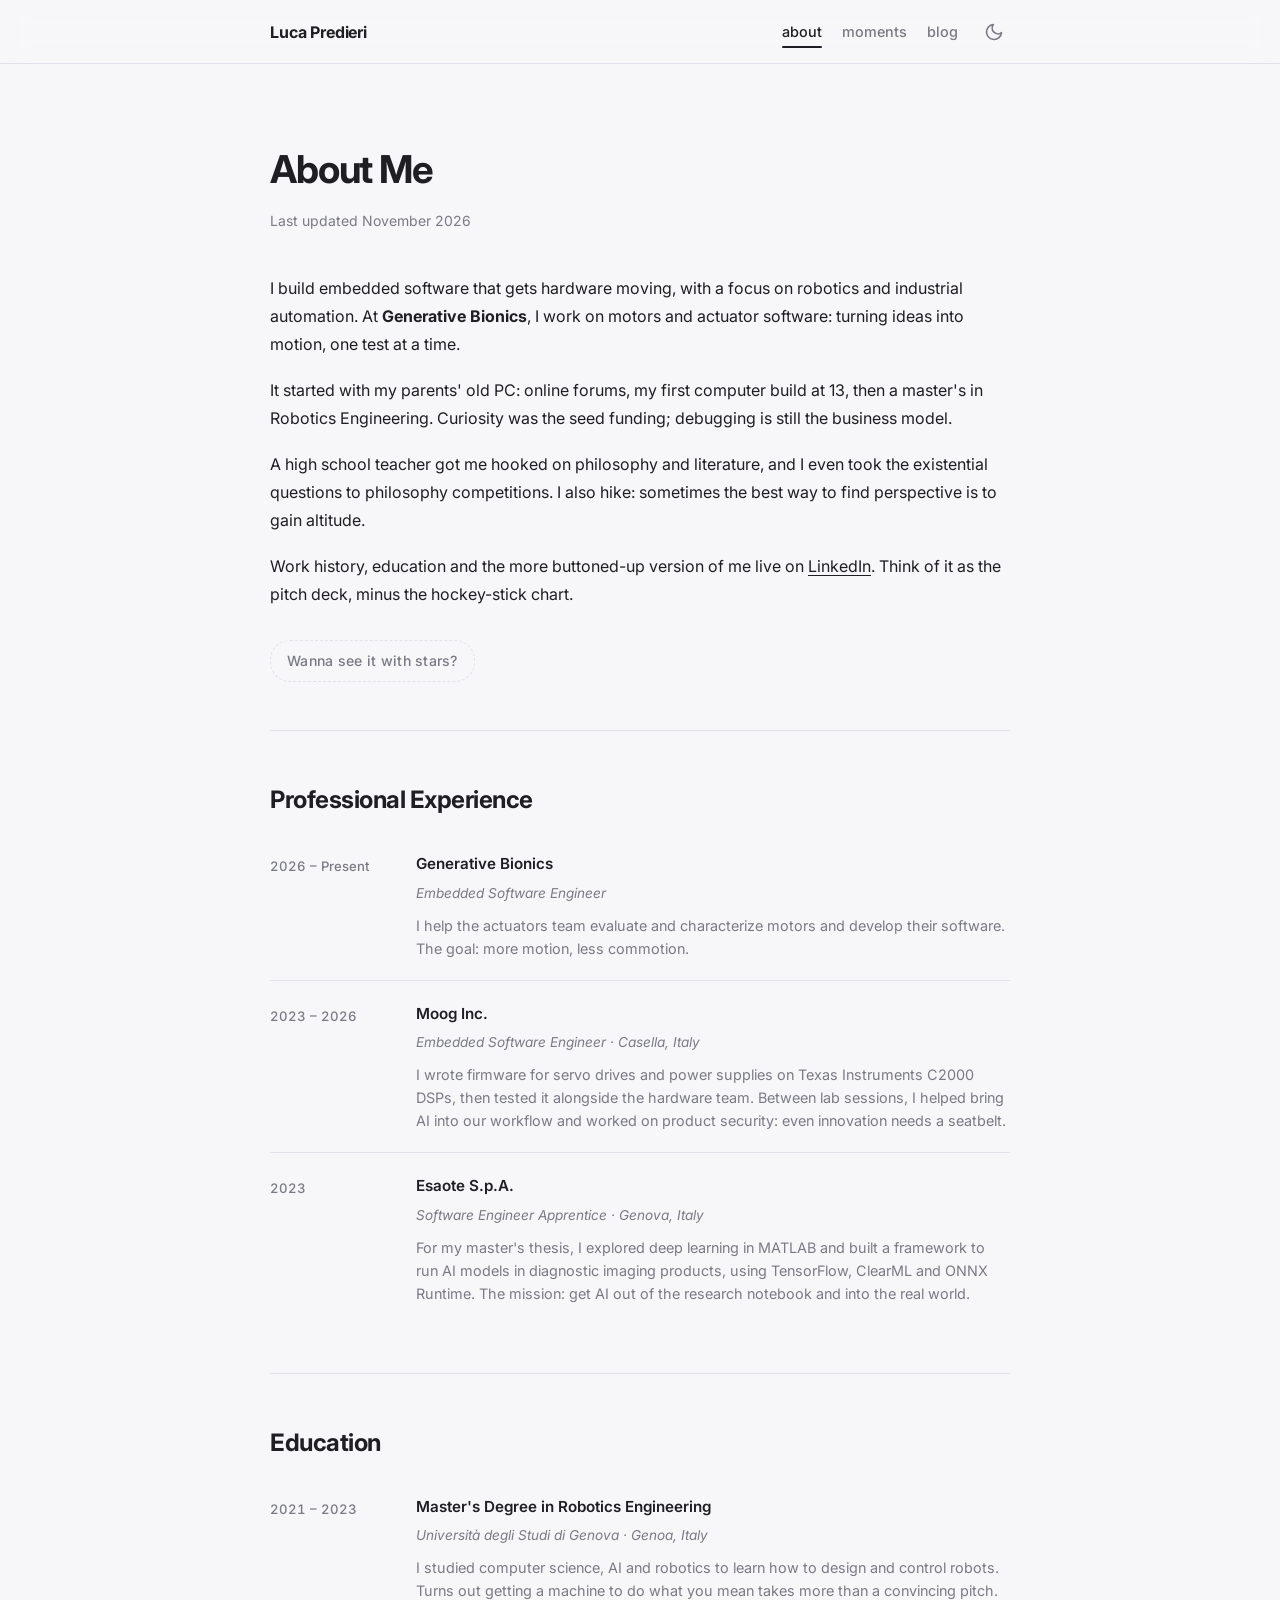
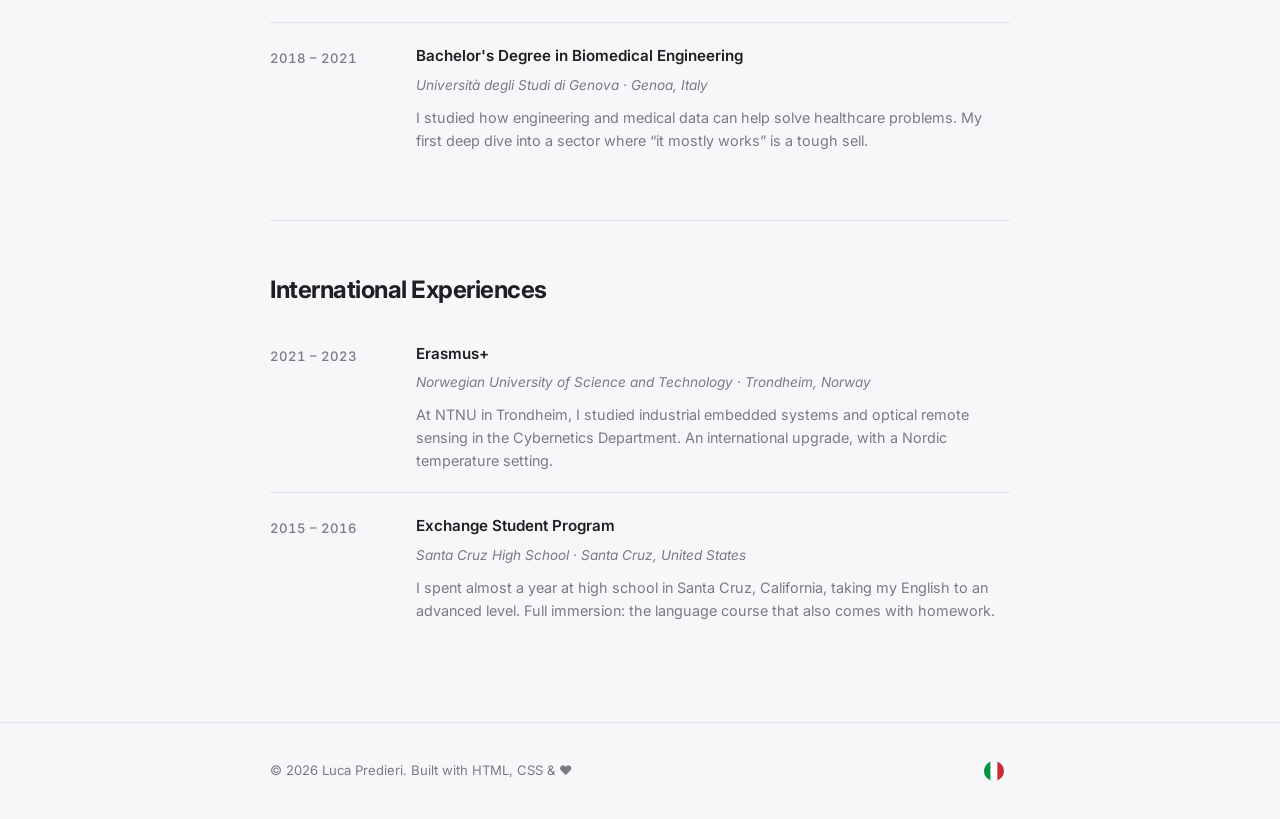
==== commit 4e196978: "feat: update professional experience and timeline details on the about page and me.js" ====
--- a/about.html
+++ b/about.html
@@ -48,75 +48,42 @@
                     <span class="lang-it">Chi Sono</span>
                 </h1>
                 <p class="page-meta">
-                    <span class="lang-en">Last updated March 2026</span>
-                    <span class="lang-it">Ultimo aggiornamento Marzo 2026</span>
+                    <span class="lang-en">Last updated November 2026</span>
+                    <span class="lang-it">Ultimo aggiornamento Novembre 2026</span>
                 </p>
             </header>
 
             <div class="prose">
                 <p>
                     <span class="lang-en">
-                        I am an Embedded Systems Engineer with expertise in robotics, embedded software, and industrial
-                        automation.
-                        Currently at <strong>Moog Inc.</strong>, I focus on software–hardware integration and DSP
-                        development.
-                    </span>
-                    <span class="lang-it">
-                        Sono un ingegnere dei sistemi embedded con esperienza in robotica, software embedded e
-                        automazione industriale.
-                        Attualmente presso <strong>Moog Inc.</strong>, mi occupo di integrazione software–hardware e
-                        sviluppo DSP.
-                    </span>
-                </p>
-                <p>
-                    <span class="lang-en">
-                        I have always had a strong fascination with electronics and technology. My parents' old PC was
-                        my
-                        starting
-                        point — leading me through online forums, building my first computer at 13, and eventually
-                        earning a
-                        Master's degree in Robotics Engineering. I now use this enduring passion to propel innovation
-                        and
-                        tackle
-                        challenging problems in the engineering world.
-                    </span>
-                    <span class="lang-it">
-                        Ho sempre avuto una forte passione per l'elettronica e la tecnologia. Il vecchio PC dei miei
-                        genitori è stato il mio punto di partenza — portandomi a frequentare forum online, costruire il
-                        mio primo computer a 13 anni e infine conseguire una laurea magistrale in Ingegneria Robotica.
-                        Oggi uso questa passione duratura per promuovere l'innovazione e affrontare sfide
-                        ingegneristiche complesse.
-                    </span>
-                </p>
-                <p>
-                    <span class="lang-en">
-                        Beyond engineering, a professor in high school introduced me to philosophy and literature,
-                        sparking
-                        a love
-                        of reading — from books and journals to philosophical papers. I've also participated in
-                        philosophy
-                        competitions addressing modern issues and existential questions. And I'm an avid hiker: the
-                        mountains give
-                        me perspective, adventure, and a closer bond with the natural world.
-                    </span>
-                    <span class="lang-it">
-                        Oltre all'ingegneria, un professore delle superiori mi ha introdotto alla filosofia e alla
-                        letteratura, accendendo in me l'amore per la lettura — dai libri alle riviste accademiche, fino
-                        ai saggi filosofici. Ho anche partecipato a competizioni filosofiche su temi moderni e questioni
-                        esistenziali. Sono inoltre un appassionato escursionista: la montagna mi regala prospettiva,
-                        avventura e un legame profondo con la natura.
-                    </span>
-                </p>
-                <p>
-                    <span class="lang-en">
-                        For work experience and education details, see my <a
-                            href="https://www.linkedin.com/in/lucapredieri/" target="_blank"
-                            rel="noopener">LinkedIn</a>.
-                    </span>
-                    <span class="lang-it">
-                        Per i dettagli sulla mia esperienza lavorativa e formazione, visita il mio profilo <a
-                            href="https://www.linkedin.com/in/lucapredieri/" target="_blank"
-                            rel="noopener">LinkedIn</a>.
+                        I build embedded software that gets hardware moving, with a focus on robotics and industrial automation. At <strong>Generative Bionics</strong>, I work on motors and actuator software: turning ideas into motion, one test at a time.
+                    </span>
+                    <span class="lang-it">
+                        Sviluppo software embedded per robotica e automazione industriale, cioè codice che fa muovere le cose. In <strong>Generative Bionics</strong> lavoro su motori e software per attuatori: dalle idee al movimento, un test alla volta.
+                    </span>
+                </p>
+                <p>
+                    <span class="lang-en">
+                        It started with my parents' old PC: online forums, my first computer build at 13, then a master's in Robotics Engineering. Curiosity was the seed funding; debugging is still the business model.
+                    </span>
+                    <span class="lang-it">
+                        Tutto è partito dal vecchio PC dei miei genitori: forum online, primo computer assemblato a 13 anni e poi una magistrale in Robotica. La curiosità è stata il primo investimento; il debugging resta il modello di business.
+                    </span>
+                </p>
+                <p>
+                    <span class="lang-en">
+                        A high school teacher got me hooked on philosophy and literature, and I even took the existential questions to philosophy competitions. I also hike: sometimes the best way to find perspective is to gain altitude.
+                    </span>
+                    <span class="lang-it">
+                        Un professore delle superiori mi ha fatto appassionare a filosofia e letteratura, fino a portare le mie domande esistenziali alle gare di filosofia. Vado anche in montagna: per cambiare prospettiva, a volte basta salire di quota.
+                    </span>
+                </p>
+                <p>
+                    <span class="lang-en">
+                        Work history, education and the more buttoned-up version of me live on <a href="https://www.linkedin.com/in/lucapredieri/" target="_blank" rel="noopener">LinkedIn</a>. Think of it as the pitch deck, minus the hockey-stick chart.
+                    </span>
+                    <span class="lang-it">
+                        Esperienze, studi e la mia versione con la camicia sono su <a href="https://www.linkedin.com/in/lucapredieri/" target="_blank" rel="noopener">LinkedIn</a>. Il pitch deck, insomma, ma senza grafici di crescita improbabili.
                     </span>
                 </p>
 
@@ -139,7 +106,24 @@
 
                 <div class="timeline">
                     <div class="timeline-item">
-                        <div class="timeline-date">2023 – Present</div>
+                        <div class="timeline-date">
+                            <span class="lang-en">2026 – Present</span>
+                            <span class="lang-it">2026 – Oggi</span>
+                        </div>
+                        <div class="timeline-body">
+                            <h3 class="timeline-title">Generative Bionics</h3>
+                            <p class="timeline-role">
+                                <span class="lang-en">Embedded Software Engineer</span>
+                                <span class="lang-it">Ingegnere Software Embedded</span>
+                            </p>
+                            <p class="timeline-desc">
+                                <span class="lang-en">I help the actuators team evaluate and characterize motors and develop their software. The goal: more motion, less commotion.</span>
+                                <span class="lang-it">Nel team attuatori mi occupo di valutazione e caratterizzazione dei motori e sviluppo software. Obiettivo: far girare i motori, non le scatole.</span>
+                            </p>
+                        </div>
+                    </div>
+                    <div class="timeline-item">
+                        <div class="timeline-date">2023 – 2026</div>
                         <div class="timeline-body">
                             <h3 class="timeline-title">Moog Inc.</h3>
                             <p class="timeline-role">
@@ -148,34 +132,11 @@
                             </p>
                             <p class="timeline-desc">
                                 <span class="lang-en">
-                                    I currently work as an embedded software engineer at Moog, a world leader in
-                                    automation, where I bridge the gap between complex software and mechanical control.
-                                    My daily work is centered on the Texas Instruments C2000 DSP family, where I write
-                                    the foundational firmware for high-end products like servo-drives and power
-                                    supplies. I’m very much a "hands-on" engineer; I spend a lot of time in the lab with
-                                    oscilloscopes and multimeters, testing prototypes and collaborating closely with the
-                                    hardware team to refine our designs. Beyond the code, I’m also leading the charge on
-                                    modernizing our workflow, exploring how tools like Claude and Codex can improve our
-                                    development. I’m also deeply involved in ensuring our products meet the latest
-                                    security standards, like the Cyber Resilience Act, while keeping a close eye on the
-                                    entire production lifecycle to ensure what we build is both innovative and reliable.
-                                </span>
-                                <span class="lang-it">
-                                    Attualmente lavoro come ingegnere del software embedded presso Moog, leader mondiale
-                                    nell'automazione, dove mi occupo di far dialogare software complessi e controlli
-                                    meccanici. Il cuore della mia attività è focalizzato sulla famiglia DSP C2000 di
-                                    Texas Instruments, per la quale sviluppo il firmware di prodotti all'avanguardia
-                                    come servoazionamenti e alimentatori. Sono un ingegnere molto "pratico": passo molto
-                                    tempo in laboratorio tra oscilloscopi e multimetri, testando prototipi e
-                                    collaborando strettamente con il team hardware per perfezionare il design dei
-                                    prodotti. Oltre alla programmazione, sto guidando il processo di modernizzazione del
-                                    nostro flusso di lavoro come AI Ambassador per Moog Italia, esplorando come
-                                    strumenti come Claude e Codex possano migliorare lo sviluppo. Mi occupo inoltre di
-                                    garantire che i nostri prodotti rispettino i più recenti standard di sicurezza, come
-                                    il Cyber Resilience Act, mantenendo sempre una visione d'insieme sull'intero ciclo
-                                    produttivo per assicurarmi che ciò che realizziamo sia non solo innovativo, ma anche
-                                    affidabile.
-                                </span>
+                        I wrote firmware for servo drives and power supplies on Texas Instruments C2000 DSPs, then tested it alongside the hardware team. Between lab sessions, I helped bring AI into our workflow and worked on product security: even innovation needs a seatbelt.
+                    </span>
+                    <span class="lang-it">
+                        Ho scritto firmware per servoazionamenti e alimentatori su DSP Texas Instruments C2000 e l’ho messo alla prova con il team hardware. Tra una sessione in laboratorio e l’altra, come AI Ambassador per Moog Italia ho portato l’AI nel lavoro quotidiano e mi sono occupato di sicurezza dei prodotti: anche l’innovazione ha bisogno della cintura.
+                    </span>
                             </p>
                         </div>
                     </div>
@@ -189,21 +150,11 @@
                             </p>
                             <p class="timeline-desc">
                                 <span class="lang-en">
-                                    During my master’s thesis at Esaote, a global leader in diagnostic imaging, I
-                                    collaborated with senior engineers to accelerate the team's R&D objectives. My work
-                                    centered on evaluating MATLAB's feasibility for deep learning and developing a
-                                    dedicated framework for AI inference on final products. To bridge the gap between
-                                    research and deployment, I utilized a technical stack including TensorFlow, ClearML,
-                                    and ONNX Runtime.
-                                </span>
-                                <span class="lang-it">
-                                    Durante la mia tesi magistrale presso Esaote, leader nella diagnostica per immagini,
-                                    ho supportato il team di ricerca accelerando lo sviluppo di soluzioni di
-                                    intelligenza artificiale. Mi sono occupato di studiare la fattibilità del deep
-                                    learning in ambiente MATLAB e di progettare un framework per l'inferenza sui
-                                    prodotti finali, utilizzando tecnologie come TensorFlow, ONNX Runtime e ClearML per
-                                    ottimizzare il passaggio dalla ricerca all'implementazione pratica.
-                                </span>
+                        For my master's thesis, I explored deep learning in MATLAB and built a framework to run AI models in diagnostic imaging products, using TensorFlow, ClearML and ONNX Runtime. The mission: get AI out of the research notebook and into the real world.
+                    </span>
+                    <span class="lang-it">
+                        Per la tesi magistrale ho esplorato il deep learning in MATLAB e sviluppato un framework per usare modelli AI nei prodotti di diagnostica, con TensorFlow, ClearML e ONNX Runtime. Missione: far uscire l’AI dai quaderni di ricerca e darle un lavoro vero.
+                    </span>
                             </p>
                         </div>
                     </div>
@@ -230,14 +181,11 @@
                             <p class="timeline-role">Università degli Studi di Genova · Genoa, Italy</p>
                             <p class="timeline-desc">
                                 <span class="lang-en">
-                                    An interdisciplinary field combining computer science, artificial intelligence, and
-                                    robotics
-                                    to create, design, and manage robotic equipment and machinery.
-                                </span>
-                                <span class="lang-it">
-                                    Campo interdisciplinare che combina informatica, intelligenza artificiale e robotica
-                                    per creare, progettare e gestire macchinari e attrezzature robotiche.
-                                </span>
+                        I studied computer science, AI and robotics to learn how to design and control robots. Turns out getting a machine to do what you mean takes more than a convincing pitch.
+                    </span>
+                    <span class="lang-it">
+                        Ho studiato informatica, AI e robotica per imparare a progettare e controllare robot. A quanto pare, per convincere una macchina a fare quello che vuoi serve più di un bel pitch.
+                    </span>
                             </p>
                         </div>
                     </div>
@@ -251,14 +199,11 @@
                             <p class="timeline-role">Università degli Studi di Genova · Genoa, Italy</p>
                             <p class="timeline-desc">
                                 <span class="lang-en">
-                                    Engineering discipline dealing with the generation, distribution, analysis, and use
-                                    of
-                                    information and data for medical purposes.
-                                </span>
-                                <span class="lang-it">
-                                    Disciplina ingegneristica che si occupa della generazione, distribuzione, analisi e
-                                    utilizzo di informazioni e dati per scopi medici.
-                                </span>
+                        I studied how engineering and medical data can help solve healthcare problems. My first deep dive into a sector where “it mostly works” is a tough sell.
+                    </span>
+                    <span class="lang-it">
+                        Ho studiato come usare l’ingegneria e i dati medici per affrontare problemi di salute. Il mio primo ingresso in un settore dove «funziona quasi sempre» non è un gran pitch.
+                    </span>
                             </p>
                         </div>
                     </div>
@@ -283,14 +228,11 @@
                             </p>
                             <p class="timeline-desc">
                                 <span class="lang-en">
-                                    Studied in the Cybernetics Department, with coursework in Industrial Embedded
-                                    Systems
-                                    and Optical Remote Sensing.
-                                </span>
-                                <span class="lang-it">
-                                    Studi presso il Dipartimento di Cibernetica, con corsi in Sistemi Embedded
-                                    Industriali e Telerilevamento Ottico.
-                                </span>
+                        At NTNU in Trondheim, I studied industrial embedded systems and optical remote sensing in the Cybernetics Department. An international upgrade, with a Nordic temperature setting.
+                    </span>
+                    <span class="lang-it">
+                        Alla NTNU di Trondheim ho studiato sistemi embedded industriali e telerilevamento ottico nel Dipartimento di Cibernetica. Un upgrade internazionale, con la temperatura impostata su Norvegia.
+                    </span>
                             </p>
                         </div>
                     </div>
@@ -304,14 +246,11 @@
                             <p class="timeline-role">Santa Cruz High School · Santa Cruz, United States</p>
                             <p class="timeline-desc">
                                 <span class="lang-en">
-                                    Spent nearly a year in Santa Cruz, California as part of a high school exchange
-                                    programme,
-                                    reaching a proficiency level in English.
-                                </span>
-                                <span class="lang-it">
-                                    Quasi un anno a Santa Cruz, California, come parte di un programma di scambio della
-                                    scuola superiore, raggiungendo un livello avanzato di inglese.
-                                </span>
+                        I spent almost a year at high school in Santa Cruz, California, taking my English to an advanced level. Full immersion: the language course that also comes with homework.
+                    </span>
+                    <span class="lang-it">
+                        Ho passato quasi un anno in una scuola superiore a Santa Cruz, in California, portando l’inglese a un livello avanzato. Full immersion: il corso di lingua che include anche le interrogazioni.
+                    </span>
                             </p>
                         </div>
                     </div>
